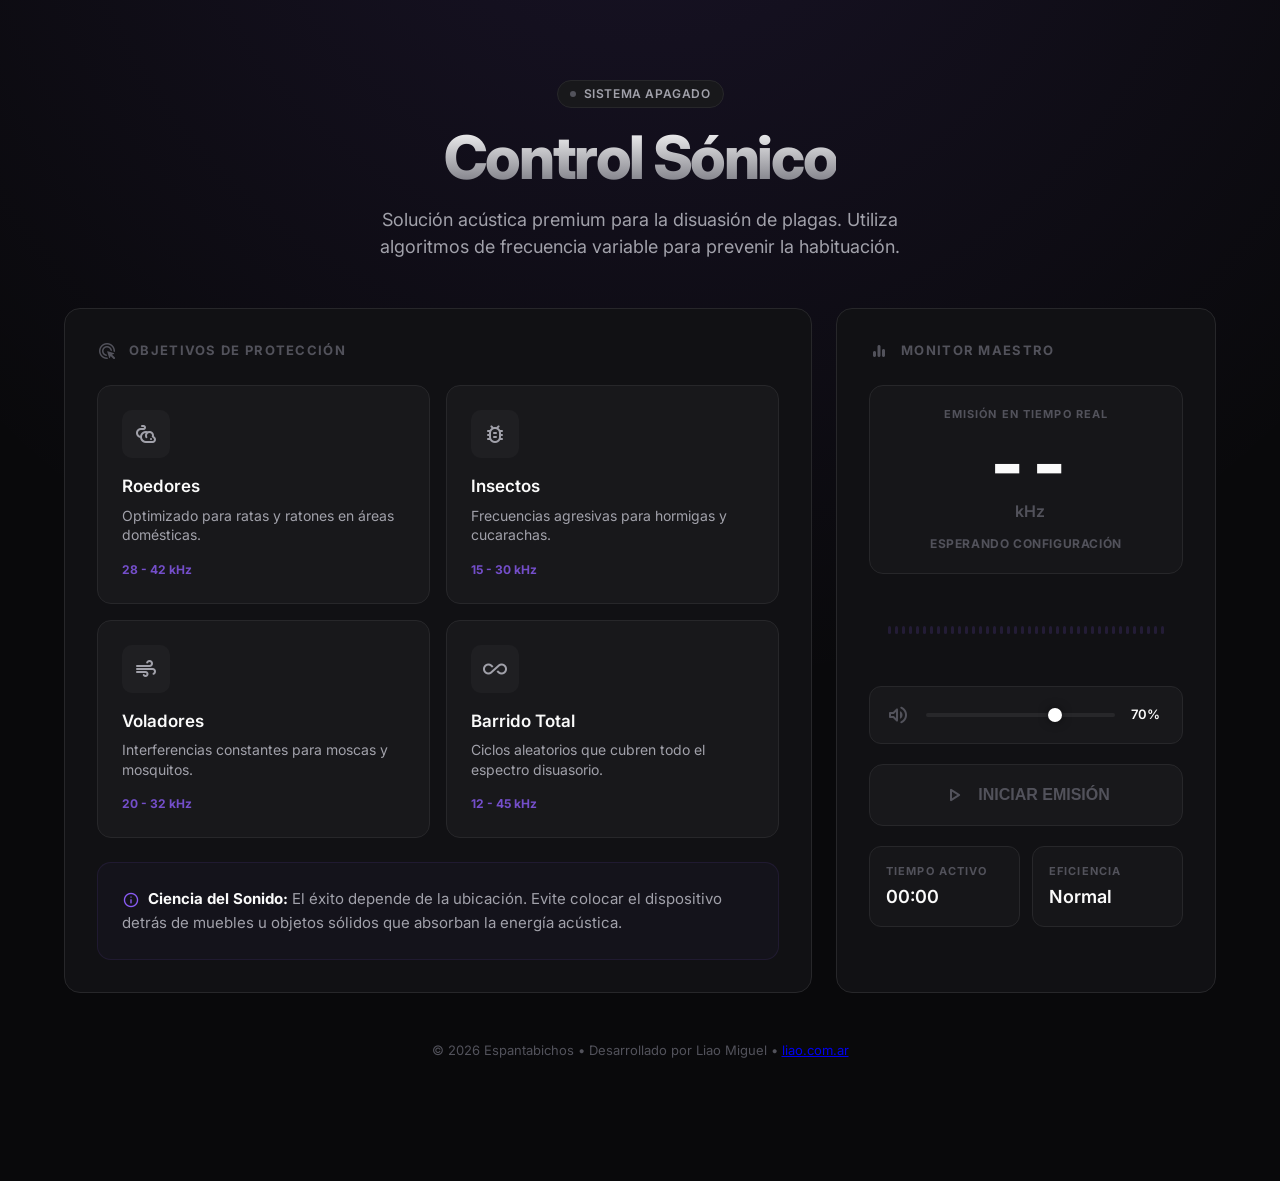
==== index.html @ eab75d14 "style: update footer branding and author information in index.html" ====
<!DOCTYPE html>
<html lang="es">
<head>
    <meta charset="UTF-8">
    <meta name="viewport" content="width=device-width, initial-scale=1.0">
    <title>Espantabichos — Control Sónico de Plagas</title>
    
    <!-- Fuentes y Iconos -->
    <link rel="stylesheet" href="https://fonts.googleapis.com/css2?family=Material+Symbols+Rounded:opsz,wght,FILL,GRAD@24,400,0,0" />
    <link rel="preconnect" href="https://fonts.googleapis.com">
    <link rel="preconnect" href="https://fonts.gstatic.com" crossorigin>
    <link href="https://fonts.googleapis.com/css2?family=Inter:wght@300;400;500;600;700;800&display=swap" rel="stylesheet">
    
    <!-- Estilos del Proyecto -->
    <link rel="stylesheet" href="css/style.css">
</head>
<body>

<div class="layout">
    <header class="hero">
        <div class="status-badge" id="statusBadge">
            <span class="status-dot"></span>
            <span id="statusText">SISTEMA APAGADO</span>
        </div>
        <h1>Control Sónico</h1>
        <p>Solución acústica premium para la disuasión de plagas. Utiliza algoritmos de frecuencia variable para prevenir la habituación.</p>
    </header>

    <main class="dashboard">
        <!-- Panel de Objetivos -->
        <section class="block">
            <div class="block-header">
                <span class="material-symbols-rounded">ads_click</span>
                Objetivos de Protección
            </div>
            
            <div class="modes-container">
                <div class="mode-card" onclick="selectMode(0, this)">
                    <div class="icon-wrap">
                        <span class="material-symbols-rounded">pest_control_rodent</span>
                    </div>
                    <div class="mode-text">
                        <h3>Roedores</h3>
                        <p>Optimizado para ratas y ratones en áreas domésticas.</p>
                    </div>
                    <div class="mode-freq">28 - 42 kHz</div>
                </div>

                <div class="mode-card" onclick="selectMode(1, this)">
                    <div class="icon-wrap">
                        <span class="material-symbols-rounded">bug_report</span>
                    </div>
                    <div class="mode-text">
                        <h3>Insectos</h3>
                        <p>Frecuencias agresivas para hormigas y cucarachas.</p>
                    </div>
                    <div class="mode-freq">15 - 30 kHz</div>
                </div>

                <div class="mode-card" onclick="selectMode(2, this)">
                    <div class="icon-wrap">
                        <span class="material-symbols-rounded">air</span>
                    </div>
                    <div class="mode-text">
                        <h3>Voladores</h3>
                        <p>Interferencias constantes para moscas y mosquitos.</p>
                    </div>
                    <div class="mode-freq">20 - 32 kHz</div>
                </div>

                <div class="mode-card" onclick="selectMode(3, this)">
                    <div class="icon-wrap">
                        <span class="material-symbols-rounded">all_inclusive</span>
                    </div>
                    <div class="mode-text">
                        <h3>Barrido Total</h3>
                        <p>Ciclos aleatorios que cubren todo el espectro disuasorio.</p>
                    </div>
                    <div class="mode-freq">12 - 45 kHz</div>
                </div>
            </div>

            <div class="info-card">
                <span class="material-symbols-rounded" style="font-size: 18px; vertical-align: middle; margin-right: 4px; color: var(--primary);">info</span>
                <strong>Ciencia del Sonido:</strong> El éxito depende de la ubicación. Evite colocar el dispositivo detrás de muebles u objetos sólidos que absorban la energía acústica.
            </div>
        </section>

        <!-- Monitor y Control -->
        <section class="block monitor">
            <div class="block-header">
                <span class="material-symbols-rounded">equalizer</span>
                Monitor Maestro
            </div>

            <div class="freq-display">
                <div class="stat-label">Emisión en tiempo real</div>
                <div class="freq-number" id="freqNum">--</div>
                <div class="freq-unit">kHz</div>
                <div id="algTag" style="margin-top: 12px; font-size: 0.75rem; color: var(--text-dim); font-weight: 700; letter-spacing: 0.05em;">ESPERANDO CONFIGURACIÓN</div>
            </div>

            <div class="visualizer" id="vizContainer">
                <!-- Barras generadas por JS -->
            </div>

            <div class="controls-group">
                <div class="volume-bar">
                    <span class="material-symbols-rounded" style="color: var(--text-dim)">volume_up</span>
                    <input type="range" min="0" max="100" value="70" id="volRange">
                    <span id="volVal" style="font-size: 0.813rem; width: 35px; font-weight: 600;">70%</span>
                </div>

                <button class="btn-action" id="mainButton" disabled>
                    <span class="material-symbols-rounded">play_arrow</span>
                    INICIAR EMISIÓN
                </button>

                <div class="stats-grid">
                    <div class="stat-card">
                        <div class="stat-label">Tiempo Activo</div>
                        <div class="stat-value" id="timeVal">00:00</div>
                    </div>
                    <div class="stat-card">
                        <div class="stat-label">Eficiencia</div>
                        <div class="stat-value" id="effVal">Normal</div>
                    </div>
                </div>
            </div>
        </section>
    </main>

    <footer>
        &copy; 2026 Espantabichos &bull; Desarrollado por Liao Miguel &bull; <a href="https://liao.com.ar">liao.com.ar</a>
    </footer>
</div>

<!-- Lógica del Proyecto -->
<script src="js/script.js"></script>

</body>
</html>
---- css/style.css ----
:root {
    --bg-base: #09090b;
    --bg-card: #111114;
    --bg-muted: #18181b;
    --border: #27272a;
    --border-hover: #3f3f46;
    --primary: #8b5cf6;
    --primary-glow: rgba(139, 92, 246, 0.4);
    --text-main: #fafafa;
    --text-muted: #a1a1aa;
    --text-dim: #52525b;
    --success: #10b981;
    --error: #ef4444;
    --font: 'Inter', system-ui, -apple-system, sans-serif;
}

* { margin: 0; padding: 0; box-sizing: border-box; }

body {
    font-family: var(--font);
    background-color: var(--bg-base);
    color: var(--text-main);
    min-height: 100vh;
    line-height: 1.5;
    -webkit-font-smoothing: antialiased;
    background-image: 
        radial-gradient(circle at 50% -20%, rgba(139, 92, 246, 0.12) 0%, transparent 60%),
        linear-gradient(var(--border) 0.5px, transparent 0.5px),
        linear-gradient(90deg, var(--border) 0.5px, transparent 0.5px);
    background-size: 100% 100%, 48px 48px, 48px 48px;
}

.layout {
    max-width: 1200px;
    margin: 0 auto;
    padding: 80px 24px;
    display: flex;
    flex-direction: column;
    gap: 48px;
}

/* ElevenLabs Typography & Headers */
.hero {
    max-width: 700px;
    margin: 0 auto;
    text-align: center;
    display: flex;
    flex-direction: column;
    align-items: center;
    gap: 16px;
}

.status-badge {
    display: inline-flex;
    align-items: center;
    gap: 8px;
    background: #18181b;
    border: 1px solid var(--border);
    padding: 4px 12px;
    border-radius: 99px;
    font-size: 0.75rem;
    font-weight: 600;
    letter-spacing: 0.05em;
    color: var(--text-muted);
    transition: all 0.3s ease;
}

.status-badge.active {
    border-color: var(--success);
    color: var(--success);
    background: rgba(16, 185, 129, 0.05);
}

.status-dot {
    width: 6px;
    height: 6px;
    border-radius: 50%;
    background: var(--text-dim);
}

.active .status-dot {
    background: var(--success);
    box-shadow: 0 0 10px var(--success);
    animation: pulse 2s infinite;
}

@keyframes pulse { 0% { opacity: 1; } 50% { opacity: 0.4; } 100% { opacity: 1; } }

.hero h1 {
    font-size: clamp(2.5rem, 6vw, 3.75rem);
    font-weight: 800;
    letter-spacing: -0.04em;
    line-height: 1.1;
    background: linear-gradient(to bottom, #fff, #71717a);
    -webkit-background-clip: text;
    -webkit-text-fill-color: transparent;
}

.hero p {
    color: var(--text-muted);
    font-size: 1.125rem;
    max-width: 540px;
}

/* Dashboard Grid */
.dashboard {
    display: grid;
    grid-template-columns: 1fr 380px;
    gap: 24px;
}

@media (max-width: 1024px) {
    .dashboard { grid-template-columns: 1fr; }
}

/* Blocks (ElevenLabs Style) */
.block {
    background: var(--bg-card);
    border: 1px solid var(--border);
    border-radius: 16px;
    padding: 32px;
    display: flex;
    flex-direction: column;
    gap: 24px;
}

.block-header {
    display: flex;
    align-items: center;
    gap: 12px;
    font-size: 0.813rem;
    text-transform: uppercase;
    font-weight: 700;
    letter-spacing: 0.1em;
    color: var(--text-dim);
}

.block-header .material-symbols-rounded { font-size: 20px; }

/* Mode Grid */
.modes-container {
    display: grid;
    grid-template-columns: repeat(auto-fill, minmax(240px, 1fr));
    gap: 16px;
}

.mode-card {
    background: var(--bg-muted);
    border: 1px solid var(--border);
    padding: 24px;
    border-radius: 14px;
    cursor: pointer;
    transition: all 0.2s cubic-bezier(0.16, 1, 0.3, 1);
    display: flex;
    flex-direction: column;
    gap: 16px;
    position: relative;
}

.mode-card:hover {
    border-color: var(--border-hover);
    transform: translateY(-2px);
    background: #202024;
}

.mode-card.active {
    border-color: var(--primary);
    background: rgba(139, 92, 246, 0.04);
    box-shadow: 0 0 20px rgba(139, 92, 246, 0.05);
}

.mode-card .icon-wrap {
    width: 48px;
    height: 48px;
    background: rgba(255, 255, 255, 0.03);
    border-radius: 10px;
    display: flex;
    align-items: center;
    justify-content: center;
    color: var(--text-muted);
    transition: all 0.3s;
}

.mode-card.active .icon-wrap {
    color: var(--primary);
    background: rgba(139, 92, 246, 0.1);
}

.mode-text h3 {
    font-size: 1.063rem;
    font-weight: 600;
    margin-bottom: 6px;
}

.mode-text p {
    font-size: 0.875rem;
    color: var(--text-muted);
    line-height: 1.4;
}

.mode-freq {
    font-size: 0.75rem;
    font-weight: 700;
    color: var(--primary);
    opacity: 0.8;
    margin-top: auto;
}

/* Monitor Panel */
.monitor {
    display: flex;
    flex-direction: column;
    gap: 24px;
}

.freq-display {
    text-align: center;
    padding: 20px;
    background: rgba(255, 255, 255, 0.02);
    border-radius: 14px;
    border: 1px solid var(--border);
}

.freq-number {
    font-size: 4.5rem;
    font-weight: 800;
    letter-spacing: -0.05em;
    color: var(--text-main);
    line-height: 1;
    font-variant-numeric: tabular-nums;
}

.freq-unit {
    font-size: 1rem;
    font-weight: 600;
    color: var(--text-dim);
    margin-left: 8px;
}

/* Wave Visualizer */
.visualizer {
    height: 64px;
    display: flex;
    align-items: center;
    justify-content: center;
    gap: 4px;
}

.viz-bar {
    width: 3px;
    height: 8px;
    background: var(--primary);
    border-radius: 4px;
    opacity: 0.15;
    transition: height 0.1s ease, opacity 0.1s ease;
}

/* Controls */
.controls-group {
    display: flex;
    flex-direction: column;
    gap: 20px;
}

.volume-bar {
    background: var(--bg-muted);
    padding: 16px;
    border-radius: 12px;
    border: 1px solid var(--border);
    display: flex;
    align-items: center;
    gap: 16px;
}

input[type=range] {
    flex: 1;
    height: 4px;
    appearance: none;
    background: var(--border);
    border-radius: 4px;
    cursor: pointer;
}

input[type=range]::-webkit-slider-thumb {
    appearance: none;
    width: 14px; height: 14px;
    background: #fff;
    border-radius: 50%;
    box-shadow: 0 0 10px rgba(0,0,0,0.5);
}

.btn-action {
    width: 100%;
    padding: 18px;
    border-radius: 14px;
    border: none;
    background: var(--primary);
    color: #fff;
    font-size: 1rem;
    font-weight: 700;
    cursor: pointer;
    display: flex;
    align-items: center;
    justify-content: center;
    gap: 12px;
    transition: all 0.2s;
}

.btn-action:hover {
    background: #9d6fff;
    box-shadow: 0 0 40px var(--primary-glow);
}

.btn-action:disabled {
    background: var(--bg-muted);
    color: var(--text-dim);
    cursor: not-allowed;
    border: 1px solid var(--border);
}

.btn-action.active {
    background: #fff;
    color: #000;
}

/* Metadata Stats */
.stats-grid {
    display: grid;
    grid-template-columns: 1fr 1fr;
    gap: 12px;
}

.stat-card {
    background: rgba(255, 255, 255, 0.02);
    border: 1px solid var(--border);
    padding: 16px;
    border-radius: 12px;
}

.stat-label { font-size: 0.688rem; color: var(--text-dim); text-transform: uppercase; letter-spacing: 0.1em; margin-bottom: 4px; font-weight: 700; }
.stat-value { font-size: 1.125rem; font-weight: 600; color: var(--text-main); }

/* Information Block */
.info-card {
    background: rgba(139, 92, 246, 0.03);
    border: 1px solid rgba(139, 92, 246, 0.1);
    padding: 24px;
    border-radius: 14px;
    font-size: 0.938rem;
    color: var(--text-muted);
    line-height: 1.6;
}

.info-card strong { color: var(--text-main); }

footer {
    margin-top: auto;
    text-align: center;
    color: var(--text-dim);
    font-size: 0.813rem;
    padding-bottom: 40px;
}
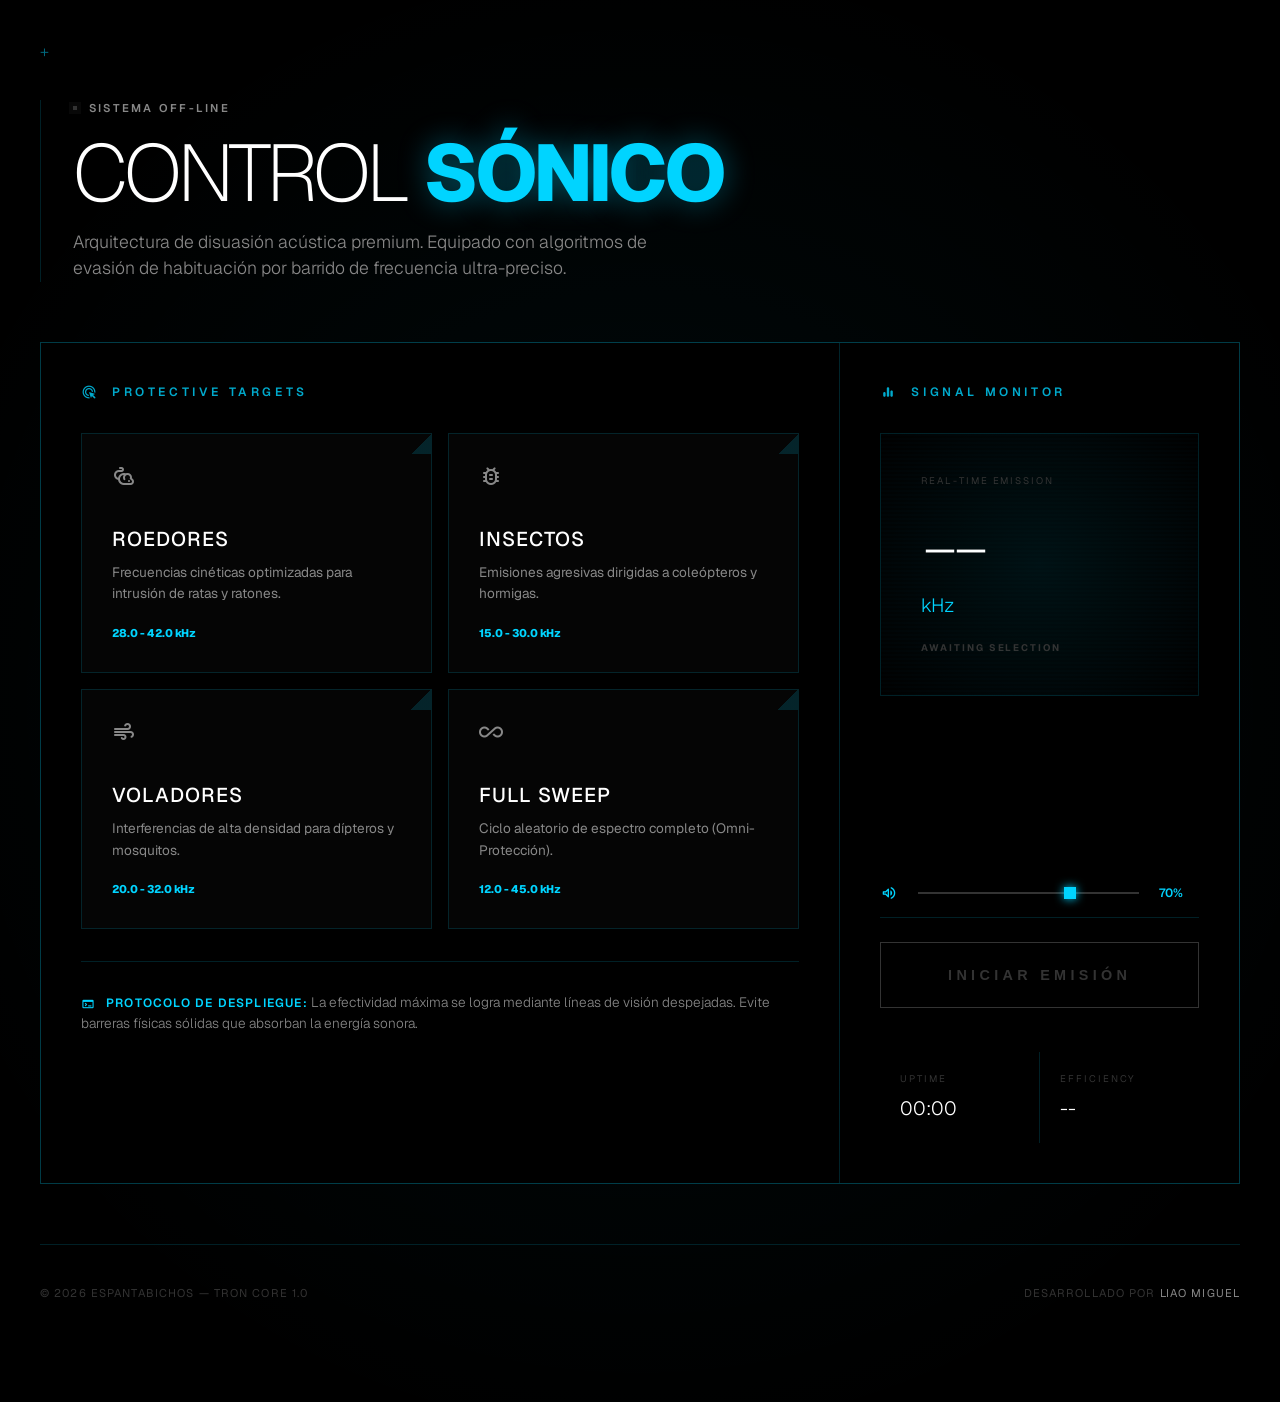
==== commit ec10042c: "Diseño: Rediseño completo inspirado en thegridcn.com (Estilo Tron/Bento Grid)" ====
--- a/index.html
+++ b/index.html
@@ -5,11 +5,8 @@
     <meta name="viewport" content="width=device-width, initial-scale=1.0">
     <title>Espantabichos — Control Sónico de Plagas</title>
     
-    <!-- Fuentes y Iconos -->
+    <!-- Iconos -->
     <link rel="stylesheet" href="https://fonts.googleapis.com/css2?family=Material+Symbols+Rounded:opsz,wght,FILL,GRAD@24,400,0,0" />
-    <link rel="preconnect" href="https://fonts.googleapis.com">
-    <link rel="preconnect" href="https://fonts.gstatic.com" crossorigin>
-    <link href="https://fonts.googleapis.com/css2?family=Inter:wght@300;400;500;600;700;800&display=swap" rel="stylesheet">
     
     <!-- Estilos del Proyecto -->
     <link rel="stylesheet" href="css/style.css">
@@ -20,18 +17,18 @@
     <header class="hero">
         <div class="status-badge" id="statusBadge">
             <span class="status-dot"></span>
-            <span id="statusText">SISTEMA APAGADO</span>
+            <span id="statusText">SISTEMA OFF-LINE</span>
         </div>
-        <h1>Control Sónico</h1>
-        <p>Solución acústica premium para la disuasión de plagas. Utiliza algoritmos de frecuencia variable para prevenir la habituación.</p>
+        <h1>Control <span>Sónico</span></h1>
+        <p>Arquitectura de disuasión acústica premium. Equipado con algoritmos de evasión de habituación por barrido de frecuencia ultra-preciso.</p>
     </header>
 
     <main class="dashboard">
         <!-- Panel de Objetivos -->
-        <section class="block">
+        <section class="block main-panel">
             <div class="block-header">
-                <span class="material-symbols-rounded">ads_click</span>
-                Objetivos de Protección
+                <span class="material-symbols-rounded" style="font-size: 16px;">ads_click</span>
+                Protective Targets
             </div>
             
             <div class="modes-container">
@@ -41,9 +38,9 @@
                     </div>
                     <div class="mode-text">
                         <h3>Roedores</h3>
-                        <p>Optimizado para ratas y ratones en áreas domésticas.</p>
+                        <p>Frecuencias cinéticas optimizadas para intrusión de ratas y ratones.</p>
                     </div>
-                    <div class="mode-freq">28 - 42 kHz</div>
+                    <div class="mode-freq">28.0 - 42.0 kHz</div>
                 </div>
 
                 <div class="mode-card" onclick="selectMode(1, this)">
@@ -52,9 +49,9 @@
                     </div>
                     <div class="mode-text">
                         <h3>Insectos</h3>
-                        <p>Frecuencias agresivas para hormigas y cucarachas.</p>
+                        <p>Emisiones agresivas dirigidas a coleópteros y hormigas.</p>
                     </div>
-                    <div class="mode-freq">15 - 30 kHz</div>
+                    <div class="mode-freq">15.0 - 30.0 kHz</div>
                 </div>
 
                 <div class="mode-card" onclick="selectMode(2, this)">
@@ -63,9 +60,9 @@
                     </div>
                     <div class="mode-text">
                         <h3>Voladores</h3>
-                        <p>Interferencias constantes para moscas y mosquitos.</p>
+                        <p>Interferencias de alta densidad para dípteros y mosquitos.</p>
                     </div>
-                    <div class="mode-freq">20 - 32 kHz</div>
+                    <div class="mode-freq">20.0 - 32.0 kHz</div>
                 </div>
 
                 <div class="mode-card" onclick="selectMode(3, this)">
@@ -73,31 +70,31 @@
                         <span class="material-symbols-rounded">all_inclusive</span>
                     </div>
                     <div class="mode-text">
-                        <h3>Barrido Total</h3>
-                        <p>Ciclos aleatorios que cubren todo el espectro disuasorio.</p>
+                        <h3>Full Sweep</h3>
+                        <p>Ciclo aleatorio de espectro completo (Omni-Protección).</p>
                     </div>
-                    <div class="mode-freq">12 - 45 kHz</div>
+                    <div class="mode-freq">12.0 - 45.0 kHz</div>
                 </div>
             </div>
 
             <div class="info-card">
-                <span class="material-symbols-rounded" style="font-size: 18px; vertical-align: middle; margin-right: 4px; color: var(--primary);">info</span>
-                <strong>Ciencia del Sonido:</strong> El éxito depende de la ubicación. Evite colocar el dispositivo detrás de muebles u objetos sólidos que absorban la energía acústica.
+                <span class="material-symbols-rounded" style="font-size: 14px; vertical-align: middle; margin-right: 8px; color: var(--primary);">terminal</span>
+                <strong>Protocolo de Despliegue:</strong> La efectividad máxima se logra mediante líneas de visión despejadas. Evite barreras físicas sólidas que absorban la energía sonora.
             </div>
         </section>
 
         <!-- Monitor y Control -->
-        <section class="block monitor">
+        <section class="block side-panel monitor">
             <div class="block-header">
-                <span class="material-symbols-rounded">equalizer</span>
-                Monitor Maestro
+                <span class="material-symbols-rounded" style="font-size: 16px;">equalizer</span>
+                Signal Monitor
             </div>
 
             <div class="freq-display">
-                <div class="stat-label">Emisión en tiempo real</div>
+                <div class="stat-label">Real-Time Emission</div>
                 <div class="freq-number" id="freqNum">--</div>
                 <div class="freq-unit">kHz</div>
-                <div id="algTag" style="margin-top: 12px; font-size: 0.75rem; color: var(--text-dim); font-weight: 700; letter-spacing: 0.05em;">ESPERANDO CONFIGURACIÓN</div>
+                <div id="algTag" style="margin-top: 20px; font-size: 0.6rem; color: var(--text-dim); font-weight: 700; letter-spacing: 0.2em; text-transform: uppercase;">AWAITING SELECTION</div>
             </div>
 
             <div class="visualizer" id="vizContainer">
@@ -106,24 +103,23 @@
 
             <div class="controls-group">
                 <div class="volume-bar">
-                    <span class="material-symbols-rounded" style="color: var(--text-dim)">volume_up</span>
+                    <span class="material-symbols-rounded" style="color: var(--primary); font-size: 18px;">volume_up</span>
                     <input type="range" min="0" max="100" value="70" id="volRange">
-                    <span id="volVal" style="font-size: 0.813rem; width: 35px; font-weight: 600;">70%</span>
+                    <span id="volVal" style="font-size: 0.75rem; width: 40px; font-weight: 600; color: var(--primary);">70%</span>
                 </div>
 
                 <button class="btn-action" id="mainButton" disabled>
-                    <span class="material-symbols-rounded">play_arrow</span>
                     INICIAR EMISIÓN
                 </button>
 
                 <div class="stats-grid">
                     <div class="stat-card">
-                        <div class="stat-label">Tiempo Activo</div>
+                        <div class="stat-label">Uptime</div>
                         <div class="stat-value" id="timeVal">00:00</div>
                     </div>
                     <div class="stat-card">
-                        <div class="stat-label">Eficiencia</div>
-                        <div class="stat-value" id="effVal">Normal</div>
+                        <div class="stat-label">Efficiency</div>
+                        <div class="stat-value" id="effVal">--</div>
                     </div>
                 </div>
             </div>
@@ -131,7 +127,8 @@
     </main>
 
     <footer>
-        &copy; 2026 Espantabichos &bull; Desarrollado por Liao Miguel &bull; <a href="https://liao.com.ar">liao.com.ar</a>
+        <div>&copy; 2026 Espantabichos — TRON CORE 1.0</div>
+        <div>Desarrollado por <a href="https://liao.com.ar">Liao Miguel</a></div>
     </footer>
 </div>
 
--- a/css/style.css
+++ b/css/style.css
@@ -1,17 +1,20 @@
+@import url('https://fonts.googleapis.com/css2?family=Geist:wght@100;300;400;600;800&display=swap');
+
 :root {
-    --bg-base: #09090b;
-    --bg-card: #111114;
-    --bg-muted: #18181b;
-    --border: #27272a;
-    --border-hover: #3f3f46;
-    --primary: #8b5cf6;
-    --primary-glow: rgba(139, 92, 246, 0.4);
-    --text-main: #fafafa;
-    --text-muted: #a1a1aa;
-    --text-dim: #52525b;
-    --success: #10b981;
-    --error: #ef4444;
-    --font: 'Inter', system-ui, -apple-system, sans-serif;
+    --bg-base: #000000;
+    --bg-card: #050505;
+    --border: rgba(0, 212, 255, 0.15);
+    --border-active: rgba(0, 212, 255, 0.6);
+    --primary: #00d4ff;
+    --primary-muted: rgba(0, 212, 255, 0.1);
+    --primary-glow: rgba(0, 212, 255, 0.4);
+    --text-main: #ffffff;
+    --text-muted: #888888;
+    --text-dim: #333333;
+    --success: #00ffaa;
+    --error: #ff3333;
+    --font: 'Geist', 'Inter', system-ui, sans-serif;
+    --grid-size: 40px;
 }
 
 * { margin: 0; padding: 0; box-sizing: border-box; }
@@ -22,341 +25,392 @@
     color: var(--text-main);
     min-height: 100vh;
     line-height: 1.5;
+    overflow-x: hidden;
     -webkit-font-smoothing: antialiased;
+    
+    /* Grid Pattern */
     background-image: 
-        radial-gradient(circle at 50% -20%, rgba(139, 92, 246, 0.12) 0%, transparent 60%),
-        linear-gradient(var(--border) 0.5px, transparent 0.5px),
-        linear-gradient(90deg, var(--border) 0.5px, transparent 0.5px);
-    background-size: 100% 100%, 48px 48px, 48px 48px;
+        radial-gradient(circle at 50% 50%, rgba(0, 212, 255, 0.05) 0%, transparent 80%),
+        linear-gradient(var(--text-dim) 0.5px, transparent 0.5px),
+        linear-gradient(90deg, var(--text-dim) 0.5px, transparent 0.5px);
+    background-size: 100% 100%, var(--grid-size) var(--grid-size), var(--grid-size) var(--grid-size);
+}
+
+/* Background Ornament: Dots */
+body::before {
+    content: '';
+    position: fixed;
+    inset: 0;
+    background-image: radial-gradient(var(--text-dim) 0.5px, transparent 0.5px);
+    background-size: 20px 20px;
+    opacity: 0.2;
+    z-index: -1;
 }
 
 .layout {
-    max-width: 1200px;
+    max-width: 1300px;
     margin: 0 auto;
-    padding: 80px 24px;
+    padding: 100px 40px;
     display: flex;
     flex-direction: column;
-    gap: 48px;
-}
-
-/* ElevenLabs Typography & Headers */
+    gap: 60px;
+    position: relative;
+}
+
+/* Frame Lines and + corners */
+.layout::after {
+    content: '+';
+    position: absolute;
+    top: 40px; left: 40px;
+    color: var(--primary);
+    font-weight: 300;
+    opacity: 0.5;
+}
+
+/* Hero Section */
 .hero {
-    max-width: 700px;
-    margin: 0 auto;
-    text-align: center;
+    text-align: left;
     display: flex;
     flex-direction: column;
-    align-items: center;
-    gap: 16px;
+    gap: 20px;
+    border-left: 1px solid var(--border);
+    padding-left: 32px;
 }
 
 .status-badge {
     display: inline-flex;
     align-items: center;
-    gap: 8px;
-    background: #18181b;
-    border: 1px solid var(--border);
-    padding: 4px 12px;
-    border-radius: 99px;
-    font-size: 0.75rem;
+    gap: 12px;
+    font-size: 0.7rem;
     font-weight: 600;
-    letter-spacing: 0.05em;
-    color: var(--text-muted);
-    transition: all 0.3s ease;
-}
-
-.status-badge.active {
-    border-color: var(--success);
-    color: var(--success);
-    background: rgba(16, 185, 129, 0.05);
+    letter-spacing: 0.2em;
+    color: var(--text-muted);
+    text-transform: uppercase;
 }
 
 .status-dot {
-    width: 6px;
-    height: 6px;
-    border-radius: 50%;
+    width: 4px;
+    height: 4px;
     background: var(--text-dim);
+    box-shadow: 0 0 0 4px rgba(255, 255, 255, 0.03);
 }
 
 .active .status-dot {
-    background: var(--success);
-    box-shadow: 0 0 10px var(--success);
-    animation: pulse 2s infinite;
-}
-
-@keyframes pulse { 0% { opacity: 1; } 50% { opacity: 0.4; } 100% { opacity: 1; } }
+    background: var(--primary);
+    box-shadow: 0 0 15px var(--primary);
+    animation: beacon 1.5s infinite;
+}
+
+@keyframes beacon { 
+    0% { transform: scale(1); opacity: 1; }
+    50% { transform: scale(1.5); opacity: 0.5; }
+    100% { transform: scale(1); opacity: 1; }
+}
 
 .hero h1 {
-    font-size: clamp(2.5rem, 6vw, 3.75rem);
+    font-size: clamp(3rem, 8vw, 5rem);
+    font-weight: 200;
+    letter-spacing: -0.05em;
+    line-height: 0.9;
+    text-transform: uppercase;
+}
+
+.hero h1 span {
     font-weight: 800;
-    letter-spacing: -0.04em;
-    line-height: 1.1;
-    background: linear-gradient(to bottom, #fff, #71717a);
-    -webkit-background-clip: text;
-    -webkit-text-fill-color: transparent;
+    color: var(--primary);
+    text-shadow: 0 0 30px var(--primary-glow);
 }
 
 .hero p {
     color: var(--text-muted);
-    font-size: 1.125rem;
-    max-width: 540px;
-}
-
-/* Dashboard Grid */
+    font-size: 1.1rem;
+    max-width: 600px;
+    font-weight: 300;
+}
+
+/* Bento Dashboard */
 .dashboard {
     display: grid;
-    grid-template-columns: 1fr 380px;
-    gap: 24px;
+    grid-template-columns: repeat(12, 1fr);
+    gap: 1px;
+    background: var(--border);
+    border: 1px solid var(--border);
 }
 
 @media (max-width: 1024px) {
-    .dashboard { grid-template-columns: 1fr; }
-}
-
-/* Blocks (ElevenLabs Style) */
+    .dashboard { display: flex; flex-direction: column; gap: 1px; }
+}
+
+/* Blocks */
 .block {
-    background: var(--bg-card);
+    background: var(--bg-base);
+    padding: 40px;
+    display: flex;
+    flex-direction: column;
+    gap: 32px;
+}
+
+.block.main-panel { grid-column: span 8; }
+.block.side-panel { grid-column: span 4; }
+
+.block-header {
+    display: flex;
+    align-items: center;
+    gap: 15px;
+    font-size: 0.75rem;
+    text-transform: uppercase;
+    font-weight: 600;
+    letter-spacing: 0.3em;
+    color: var(--primary);
+    opacity: 0.8;
+}
+
+/* Mode Grid - Bento style within blocks */
+.modes-container {
+    display: grid;
+    grid-template-columns: 1fr 1fr;
+    gap: 16px;
+}
+
+.mode-card {
+    background: rgba(255, 255, 255, 0.02);
     border: 1px solid var(--border);
-    border-radius: 16px;
-    padding: 32px;
+    padding: 30px;
+    cursor: pointer;
+    transition: all 0.4s cubic-bezier(0.23, 1, 0.32, 1);
+    position: relative;
+    overflow: hidden;
+}
+
+.mode-card::before {
+    content: '';
+    position: absolute;
+    top: 0; right: 0;
+    width: 20px; height: 20px;
+    background: linear-gradient(135deg, transparent 50%, var(--border) 50%);
+}
+
+.mode-card:hover {
+    background: rgba(0, 212, 255, 0.03);
+    border-color: var(--primary);
+    transform: translateY(-4px);
+}
+
+.mode-card.active {
+    background: var(--primary-muted);
+    border-color: var(--primary);
+    box-shadow: inset 0 0 20px var(--primary-muted);
+}
+
+.mode-card .icon-wrap {
+    width: 40px;
+    height: 40px;
+    color: var(--text-muted);
+    margin-bottom: 20px;
+}
+
+.mode-card.active .icon-wrap {
+    color: var(--primary);
+    filter: drop-shadow(0 0 8px var(--primary));
+}
+
+.mode-text h3 {
+    font-size: 1.25rem;
+    font-weight: 500;
+    margin-bottom: 8px;
+    text-transform: uppercase;
+    letter-spacing: 0.05em;
+}
+
+.mode-text p {
+    font-size: 0.85rem;
+    color: var(--text-muted);
+    line-height: 1.6;
+}
+
+.mode-freq {
+    font-size: 0.7rem;
+    font-weight: 800;
+    color: var(--primary);
+    margin-top: 20px;
+}
+
+/* Monitor Display */
+.monitor {
+    background: var(--bg-base);
+}
+
+.freq-display {
+    position: relative;
+    padding: 40px;
+    background: radial-gradient(circle at center, rgba(0, 212, 255, 0.08), transparent);
+    border: 1px solid var(--border);
+    margin-bottom: 24px;
+}
+
+.freq-number {
+    font-size: 6rem;
+    font-weight: 100;
+    letter-spacing: -0.08em;
+    color: var(--text-main);
+    line-height: 1;
+}
+
+.freq-unit {
+    font-size: 1.2rem;
+    font-weight: 300;
+    color: var(--primary);
+    vertical-align: super;
+}
+
+/* Scanlines Animation */
+.freq-display::after {
+    content: '';
+    position: absolute;
+    inset: 0;
+    background: linear-gradient(rgba(0, 212, 255, 0.1) 50%, transparent 50%);
+    background-size: 100% 4px;
+    pointer-events: none;
+    opacity: 0.1;
+}
+
+/* Visualizer */
+.visualizer {
+    height: 100px;
+    display: flex;
+    align-items: flex-end;
+    gap: 3px;
+    padding: 0 10px;
+}
+
+.viz-bar {
+    flex: 1;
+    background: var(--primary);
+    opacity: 0.2;
+    transition: height 0.1s ease;
+}
+
+/* Controls */
+.controls-group {
     display: flex;
     flex-direction: column;
     gap: 24px;
 }
 
-.block-header {
+.volume-bar {
+    border-bottom: 1px solid var(--border);
+    padding-bottom: 15px;
     display: flex;
     align-items: center;
-    gap: 12px;
-    font-size: 0.813rem;
-    text-transform: uppercase;
-    font-weight: 700;
-    letter-spacing: 0.1em;
-    color: var(--text-dim);
-}
-
-.block-header .material-symbols-rounded { font-size: 20px; }
-
-/* Mode Grid */
-.modes-container {
-    display: grid;
-    grid-template-columns: repeat(auto-fill, minmax(240px, 1fr));
-    gap: 16px;
-}
-
-.mode-card {
-    background: var(--bg-muted);
-    border: 1px solid var(--border);
-    padding: 24px;
-    border-radius: 14px;
-    cursor: pointer;
-    transition: all 0.2s cubic-bezier(0.16, 1, 0.3, 1);
-    display: flex;
-    flex-direction: column;
-    gap: 16px;
-    position: relative;
-}
-
-.mode-card:hover {
-    border-color: var(--border-hover);
-    transform: translateY(-2px);
-    background: #202024;
-}
-
-.mode-card.active {
-    border-color: var(--primary);
-    background: rgba(139, 92, 246, 0.04);
-    box-shadow: 0 0 20px rgba(139, 92, 246, 0.05);
-}
-
-.mode-card .icon-wrap {
-    width: 48px;
-    height: 48px;
-    background: rgba(255, 255, 255, 0.03);
-    border-radius: 10px;
-    display: flex;
-    align-items: center;
-    justify-content: center;
-    color: var(--text-muted);
-    transition: all 0.3s;
-}
-
-.mode-card.active .icon-wrap {
-    color: var(--primary);
-    background: rgba(139, 92, 246, 0.1);
-}
-
-.mode-text h3 {
-    font-size: 1.063rem;
-    font-weight: 600;
-    margin-bottom: 6px;
-}
-
-.mode-text p {
-    font-size: 0.875rem;
-    color: var(--text-muted);
-    line-height: 1.4;
-}
-
-.mode-freq {
-    font-size: 0.75rem;
-    font-weight: 700;
-    color: var(--primary);
-    opacity: 0.8;
-    margin-top: auto;
-}
-
-/* Monitor Panel */
-.monitor {
-    display: flex;
-    flex-direction: column;
-    gap: 24px;
-}
-
-.freq-display {
-    text-align: center;
-    padding: 20px;
-    background: rgba(255, 255, 255, 0.02);
-    border-radius: 14px;
-    border: 1px solid var(--border);
-}
-
-.freq-number {
-    font-size: 4.5rem;
-    font-weight: 800;
-    letter-spacing: -0.05em;
-    color: var(--text-main);
-    line-height: 1;
-    font-variant-numeric: tabular-nums;
-}
-
-.freq-unit {
-    font-size: 1rem;
-    font-weight: 600;
-    color: var(--text-dim);
-    margin-left: 8px;
-}
-
-/* Wave Visualizer */
-.visualizer {
-    height: 64px;
-    display: flex;
-    align-items: center;
-    justify-content: center;
-    gap: 4px;
-}
-
-.viz-bar {
-    width: 3px;
-    height: 8px;
-    background: var(--primary);
-    border-radius: 4px;
-    opacity: 0.15;
-    transition: height 0.1s ease, opacity 0.1s ease;
-}
-
-/* Controls */
-.controls-group {
-    display: flex;
-    flex-direction: column;
     gap: 20px;
-}
-
-.volume-bar {
-    background: var(--bg-muted);
-    padding: 16px;
-    border-radius: 12px;
-    border: 1px solid var(--border);
-    display: flex;
-    align-items: center;
-    gap: 16px;
 }
 
 input[type=range] {
     flex: 1;
-    height: 4px;
     appearance: none;
-    background: var(--border);
-    border-radius: 4px;
-    cursor: pointer;
+    background: var(--text-dim);
+    height: 2px;
 }
 
 input[type=range]::-webkit-slider-thumb {
     appearance: none;
-    width: 14px; height: 14px;
-    background: #fff;
-    border-radius: 50%;
-    box-shadow: 0 0 10px rgba(0,0,0,0.5);
+    width: 12px; height: 12px;
+    background: var(--primary);
+    border-radius: 0;
+    box-shadow: 0 0 10px var(--primary);
 }
 
 .btn-action {
     width: 100%;
-    padding: 18px;
-    border-radius: 14px;
-    border: none;
+    padding: 24px;
+    border: 1px solid var(--primary);
+    background: transparent;
+    color: var(--primary);
+    font-size: 0.9rem;
+    font-weight: 600;
+    letter-spacing: 0.3em;
+    text-transform: uppercase;
+    cursor: pointer;
+    transition: all 0.3s;
+}
+
+.btn-action:hover:not(:disabled) {
     background: var(--primary);
-    color: #fff;
-    font-size: 1rem;
-    font-weight: 700;
-    cursor: pointer;
-    display: flex;
-    align-items: center;
-    justify-content: center;
-    gap: 12px;
-    transition: all 0.2s;
-}
-
-.btn-action:hover {
-    background: #9d6fff;
-    box-shadow: 0 0 40px var(--primary-glow);
+    color: #000;
+    box-shadow: 0 0 50px var(--primary-glow);
 }
 
 .btn-action:disabled {
-    background: var(--bg-muted);
+    border-color: var(--text-dim);
     color: var(--text-dim);
     cursor: not-allowed;
-    border: 1px solid var(--border);
 }
 
 .btn-action.active {
-    background: #fff;
-    color: #000;
-}
-
-/* Metadata Stats */
+    background: var(--error);
+    border-color: var(--error);
+    color: #fff;
+    animation: glow-error 1.5s infinite alternate;
+}
+
+@keyframes glow-error {
+    from { box-shadow: 0 0 20px rgba(255, 51, 51, 0.2); }
+    to { box-shadow: 0 0 40px rgba(255, 51, 51, 0.6); }
+}
+
+/* Info Card */
+.info-card {
+    border-top: 1px solid var(--border);
+    padding-top: 30px;
+    font-size: 0.85rem;
+    color: var(--text-muted);
+    font-weight: 300;
+}
+
+.info-card strong {
+    color: var(--primary);
+    font-weight: 600;
+    text-transform: uppercase;
+    font-size: 0.75rem;
+    letter-spacing: 0.1em;
+}
+
+/* Stats */
 .stats-grid {
     display: grid;
     grid-template-columns: 1fr 1fr;
-    gap: 12px;
+    gap: 1px;
+    background: var(--border);
+    margin-top: 20px;
 }
 
 .stat-card {
-    background: rgba(255, 255, 255, 0.02);
-    border: 1px solid var(--border);
-    padding: 16px;
-    border-radius: 12px;
-}
-
-.stat-label { font-size: 0.688rem; color: var(--text-dim); text-transform: uppercase; letter-spacing: 0.1em; margin-bottom: 4px; font-weight: 700; }
-.stat-value { font-size: 1.125rem; font-weight: 600; color: var(--text-main); }
-
-/* Information Block */
-.info-card {
-    background: rgba(139, 92, 246, 0.03);
-    border: 1px solid rgba(139, 92, 246, 0.1);
-    padding: 24px;
-    border-radius: 14px;
-    font-size: 0.938rem;
-    color: var(--text-muted);
-    line-height: 1.6;
-}
-
-.info-card strong { color: var(--text-main); }
+    background: var(--bg-base);
+    padding: 20px;
+}
+
+.stat-label { font-size: 0.6rem; color: var(--text-dim); text-transform: uppercase; letter-spacing: 0.2em; margin-bottom: 8px; }
+.stat-value { font-size: 1.2rem; font-weight: 300; color: var(--text-main); }
 
 footer {
-    margin-top: auto;
-    text-align: center;
+    border-top: 1px solid var(--border);
+    padding-top: 40px;
+    display: flex;
+    justify-content: space-between;
+    align-items: center;
     color: var(--text-dim);
-    font-size: 0.813rem;
-    padding-bottom: 40px;
-}
+    font-size: 0.7rem;
+    text-transform: uppercase;
+    letter-spacing: 0.1em;
+}
+
+footer a {
+    color: var(--text-muted);
+    text-decoration: none;
+    border-bottom: 1px solid transparent;
+}
+
+footer a:hover {
+    color: var(--primary);
+    border-bottom-color: var(--primary);
+}
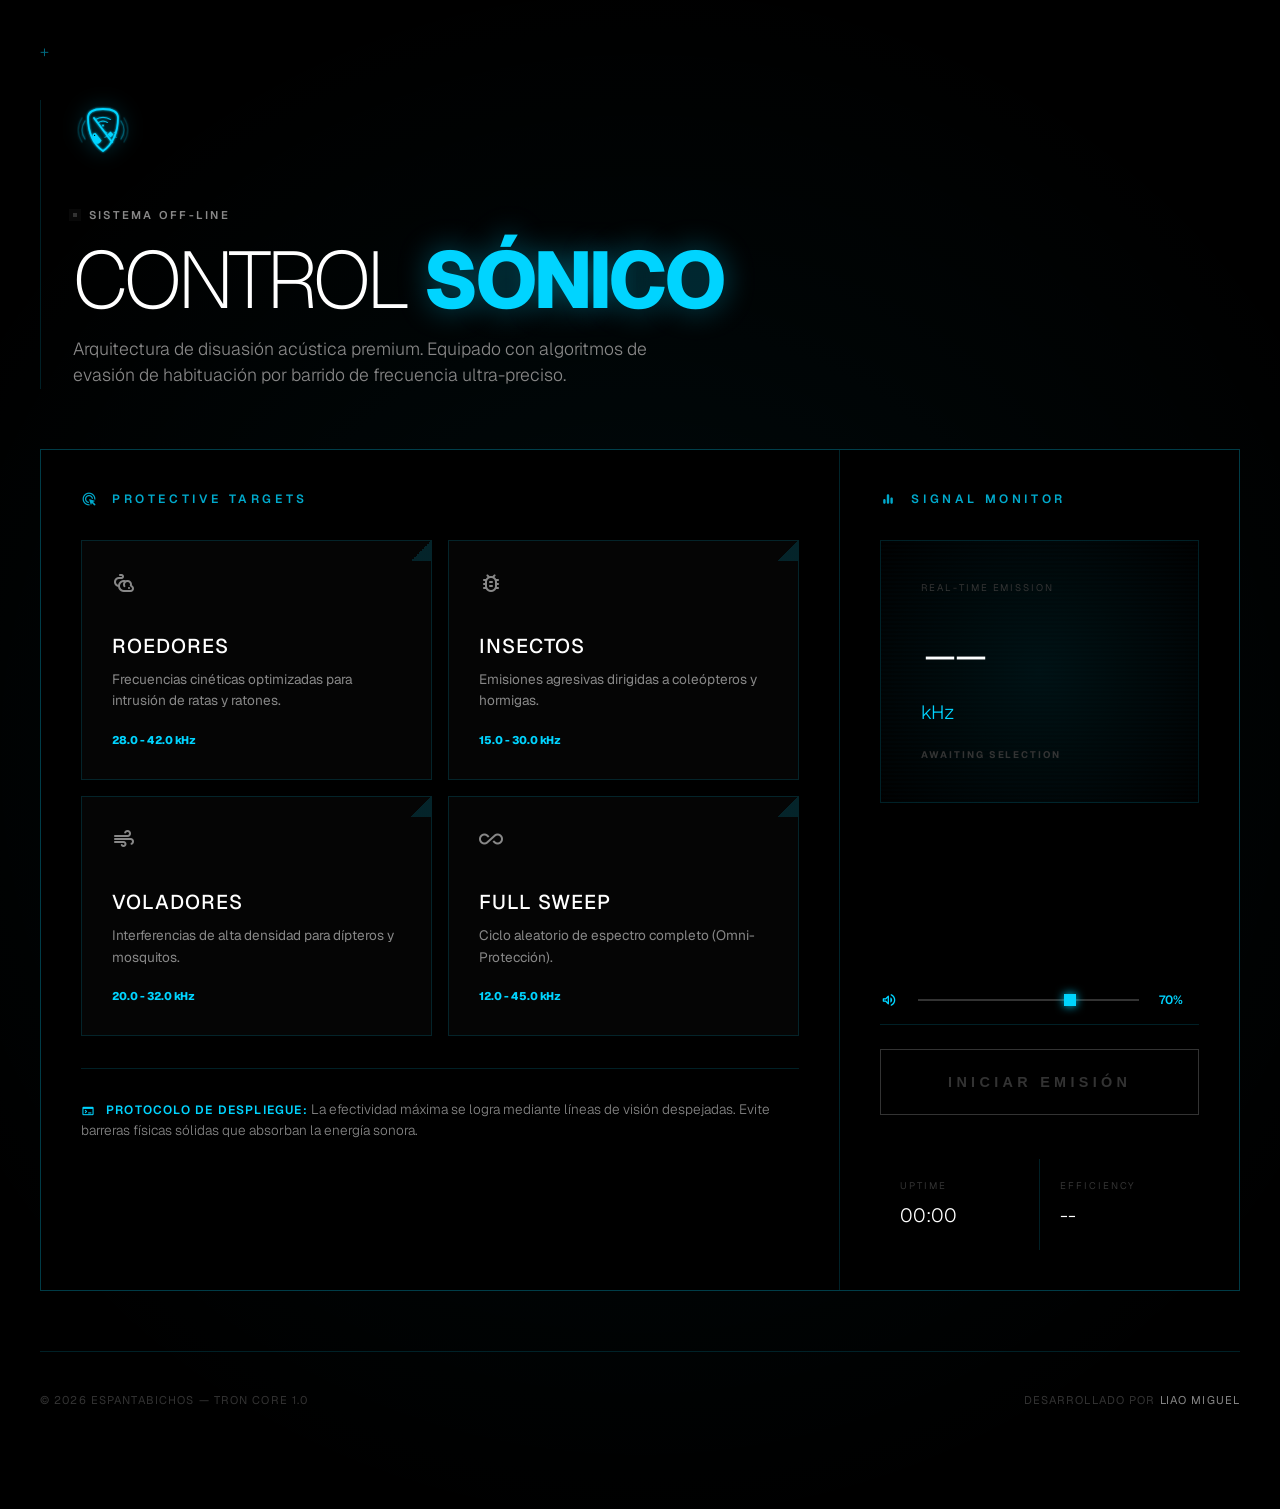
==== commit 398b620d: "Diseño: Implementar nuevo logo SVG neón y favicon personalizado" ====
--- a/index.html
+++ b/index.html
@@ -5,7 +5,8 @@
     <meta name="viewport" content="width=device-width, initial-scale=1.0">
     <title>Espantabichos — Control Sónico de Plagas</title>
     
-    <!-- Iconos -->
+    <!-- Iconos y Favicon -->
+    <link rel="icon" type="image/svg+xml" href="assets/logo.svg">
     <link rel="stylesheet" href="https://fonts.googleapis.com/css2?family=Material+Symbols+Rounded:opsz,wght,FILL,GRAD@24,400,0,0" />
     
     <!-- Estilos del Proyecto -->
@@ -15,6 +16,9 @@
 
 <div class="layout">
     <header class="hero">
+        <div class="logo-wrap">
+            <img src="assets/logo.svg" alt="Espantabichos Logo" class="main-logo">
+        </div>
         <div class="status-badge" id="statusBadge">
             <span class="status-dot"></span>
             <span id="statusText">SISTEMA OFF-LINE</span>
--- a/css/style.css
+++ b/css/style.css
@@ -57,6 +57,13 @@
     position: relative;
 }
 
+@media (max-width: 768px) {
+    .layout {
+        padding: 40px 20px;
+        gap: 40px;
+    }
+}
+
 /* Frame Lines and + corners */
 .layout::after {
     content: '+';
@@ -75,6 +82,23 @@
     gap: 20px;
     border-left: 1px solid var(--border);
     padding-left: 32px;
+}
+
+.logo-wrap {
+    margin-bottom: 20px;
+}
+
+.main-logo {
+    width: 60px;
+    height: 60px;
+    filter: drop-shadow(0 0 10px var(--primary-glow));
+}
+
+@media (max-width: 768px) {
+    .hero {
+        padding-left: 20px;
+        border-left-width: 2px;
+    }
 }
 
 .status-badge {
@@ -150,6 +174,13 @@
     gap: 32px;
 }
 
+@media (max-width: 768px) {
+    .block {
+        padding: 24px;
+        gap: 24px;
+    }
+}
+
 .block.main-panel { grid-column: span 8; }
 .block.side-panel { grid-column: span 4; }
 
@@ -170,6 +201,12 @@
     display: grid;
     grid-template-columns: 1fr 1fr;
     gap: 16px;
+}
+
+@media (max-width: 640px) {
+    .modes-container {
+        grid-template-columns: 1fr;
+    }
 }
 
 .mode-card {
@@ -249,7 +286,7 @@
 }
 
 .freq-number {
-    font-size: 6rem;
+    font-size: clamp(4rem, 15vw, 6rem);
     font-weight: 100;
     letter-spacing: -0.08em;
     color: var(--text-main);
@@ -398,12 +435,20 @@
     display: flex;
     justify-content: space-between;
     align-items: center;
+    gap: 20px;
     color: var(--text-dim);
     font-size: 0.7rem;
     text-transform: uppercase;
     letter-spacing: 0.1em;
 }
 
+@media (max-width: 640px) {
+    footer {
+        flex-direction: column;
+        align-items: flex-start;
+    }
+}
+
 footer a {
     color: var(--text-muted);
     text-decoration: none;
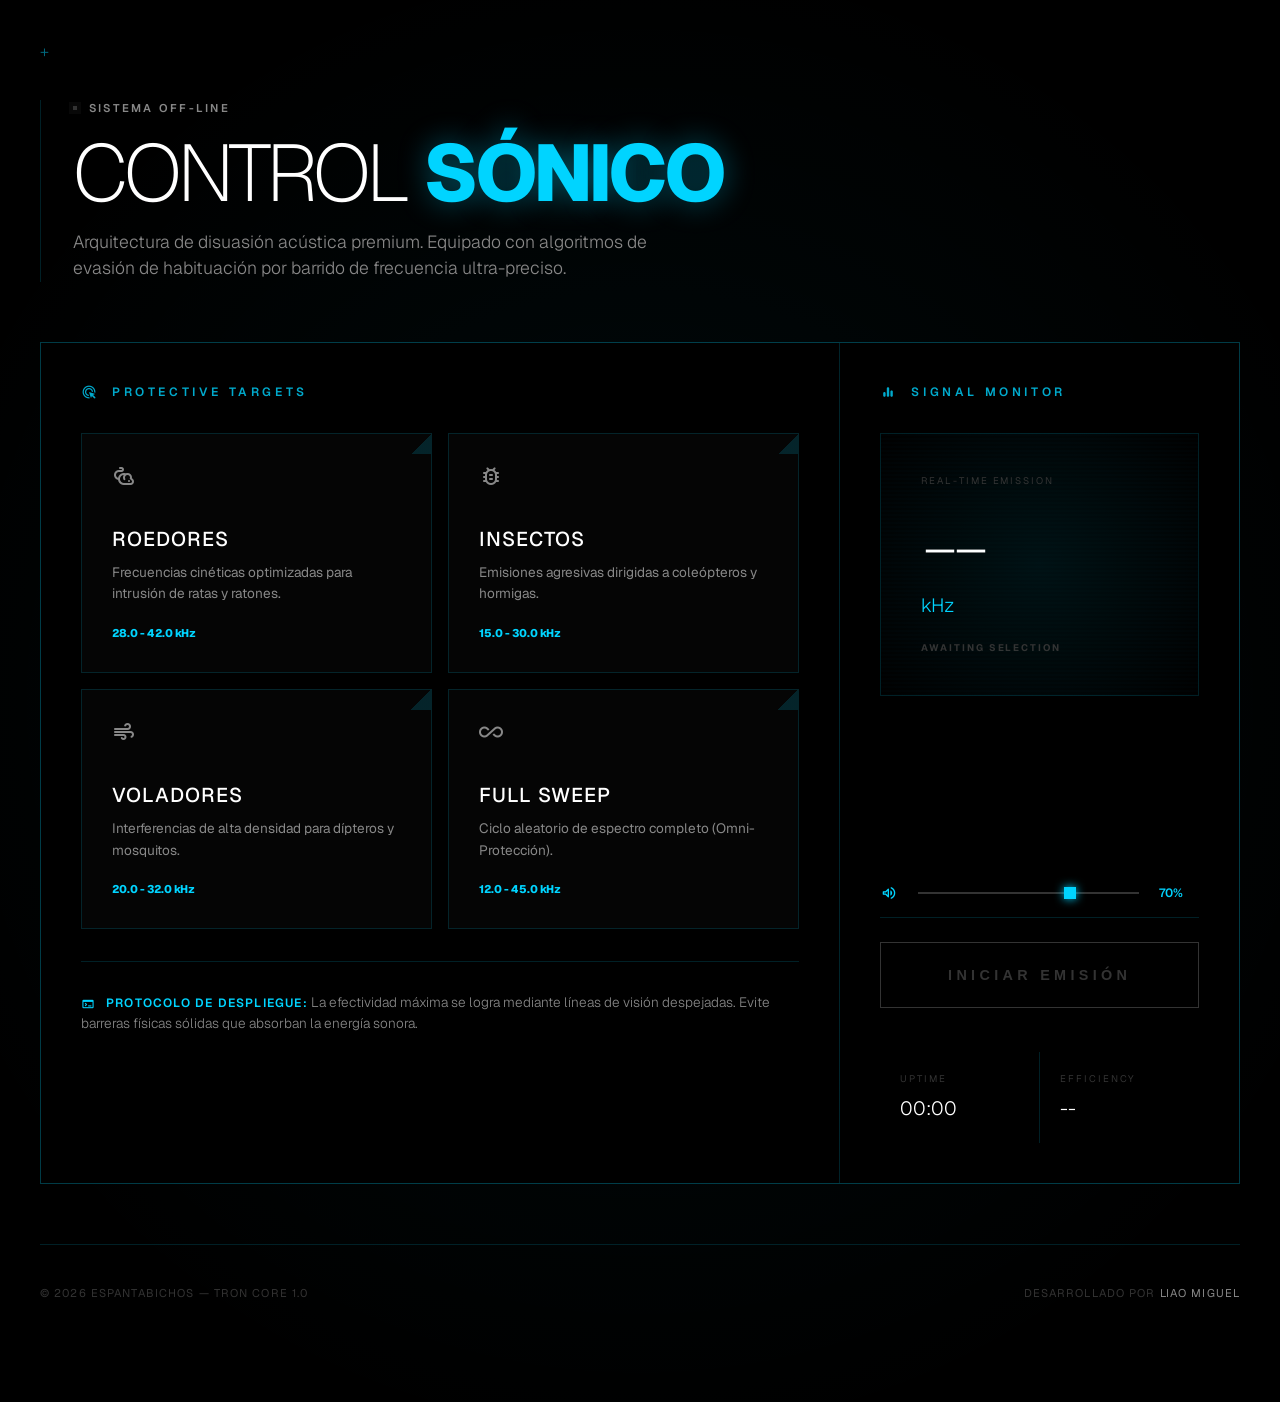
==== commit fb6fd479: "Revertir: Eliminar logo SVG personalizado a petición del usuario" ====
--- a/index.html
+++ b/index.html
@@ -5,8 +5,7 @@
     <meta name="viewport" content="width=device-width, initial-scale=1.0">
     <title>Espantabichos — Control Sónico de Plagas</title>
     
-    <!-- Iconos y Favicon -->
-    <link rel="icon" type="image/svg+xml" href="assets/logo.svg">
+    <!-- Iconos -->
     <link rel="stylesheet" href="https://fonts.googleapis.com/css2?family=Material+Symbols+Rounded:opsz,wght,FILL,GRAD@24,400,0,0" />
     
     <!-- Estilos del Proyecto -->
@@ -16,9 +15,6 @@
 
 <div class="layout">
     <header class="hero">
-        <div class="logo-wrap">
-            <img src="assets/logo.svg" alt="Espantabichos Logo" class="main-logo">
-        </div>
         <div class="status-badge" id="statusBadge">
             <span class="status-dot"></span>
             <span id="statusText">SISTEMA OFF-LINE</span>
--- a/css/style.css
+++ b/css/style.css
@@ -84,16 +84,6 @@
     padding-left: 32px;
 }
 
-.logo-wrap {
-    margin-bottom: 20px;
-}
-
-.main-logo {
-    width: 60px;
-    height: 60px;
-    filter: drop-shadow(0 0 10px var(--primary-glow));
-}
-
 @media (max-width: 768px) {
     .hero {
         padding-left: 20px;
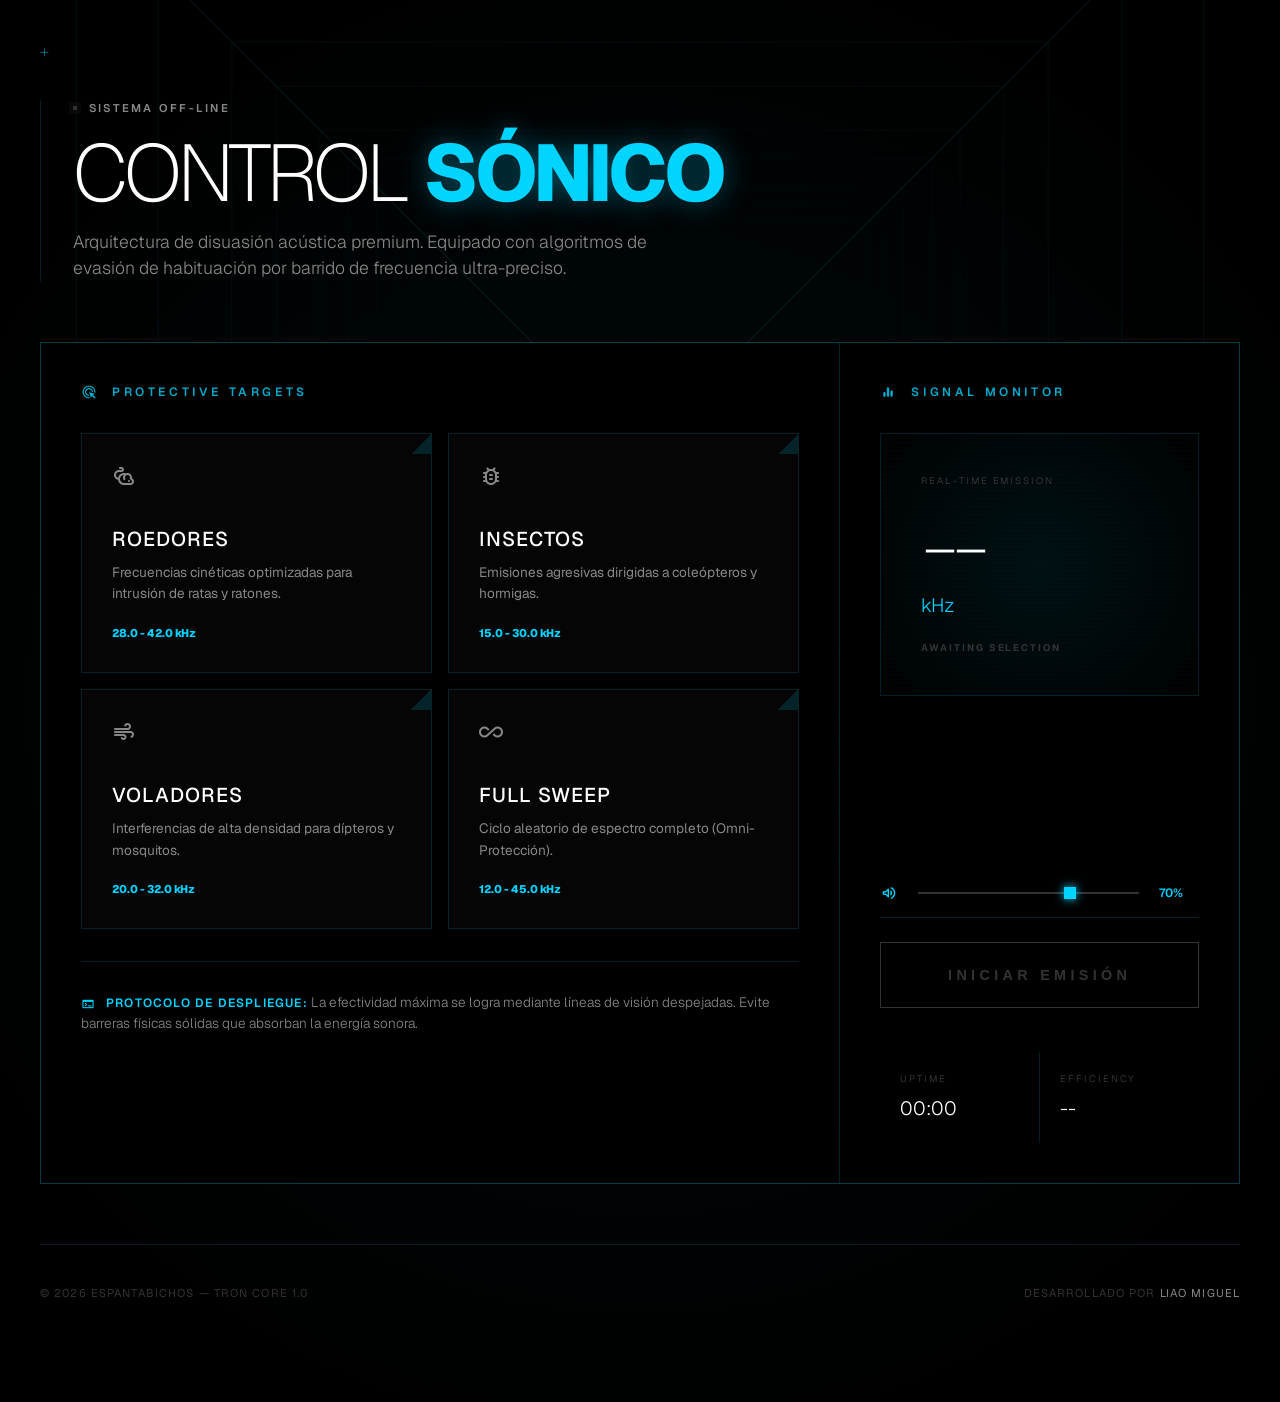
==== commit 166f75f5: "Efectos: Implementar fondo de túnel 3D interactivo con velocidad dinámica" ====
--- a/index.html
+++ b/index.html
@@ -12,6 +12,8 @@
     <link rel="stylesheet" href="css/style.css">
 </head>
 <body>
+
+<canvas id="bg-canvas"></canvas>
 
 <div class="layout">
     <header class="hero">
--- a/css/style.css
+++ b/css/style.css
@@ -27,6 +27,7 @@
     line-height: 1.5;
     overflow-x: hidden;
     -webkit-font-smoothing: antialiased;
+    position: relative;
     
     /* Grid Pattern */
     background-image: 
@@ -34,6 +35,17 @@
         linear-gradient(var(--text-dim) 0.5px, transparent 0.5px),
         linear-gradient(90deg, var(--text-dim) 0.5px, transparent 0.5px);
     background-size: 100% 100%, var(--grid-size) var(--grid-size), var(--grid-size) var(--grid-size);
+}
+
+#bg-canvas {
+    position: fixed;
+    top: 0;
+    left: 0;
+    width: 100vw;
+    height: 100vh;
+    z-index: -2;
+    opacity: 0.15;
+    pointer-events: none;
 }
 
 /* Background Ornament: Dots */
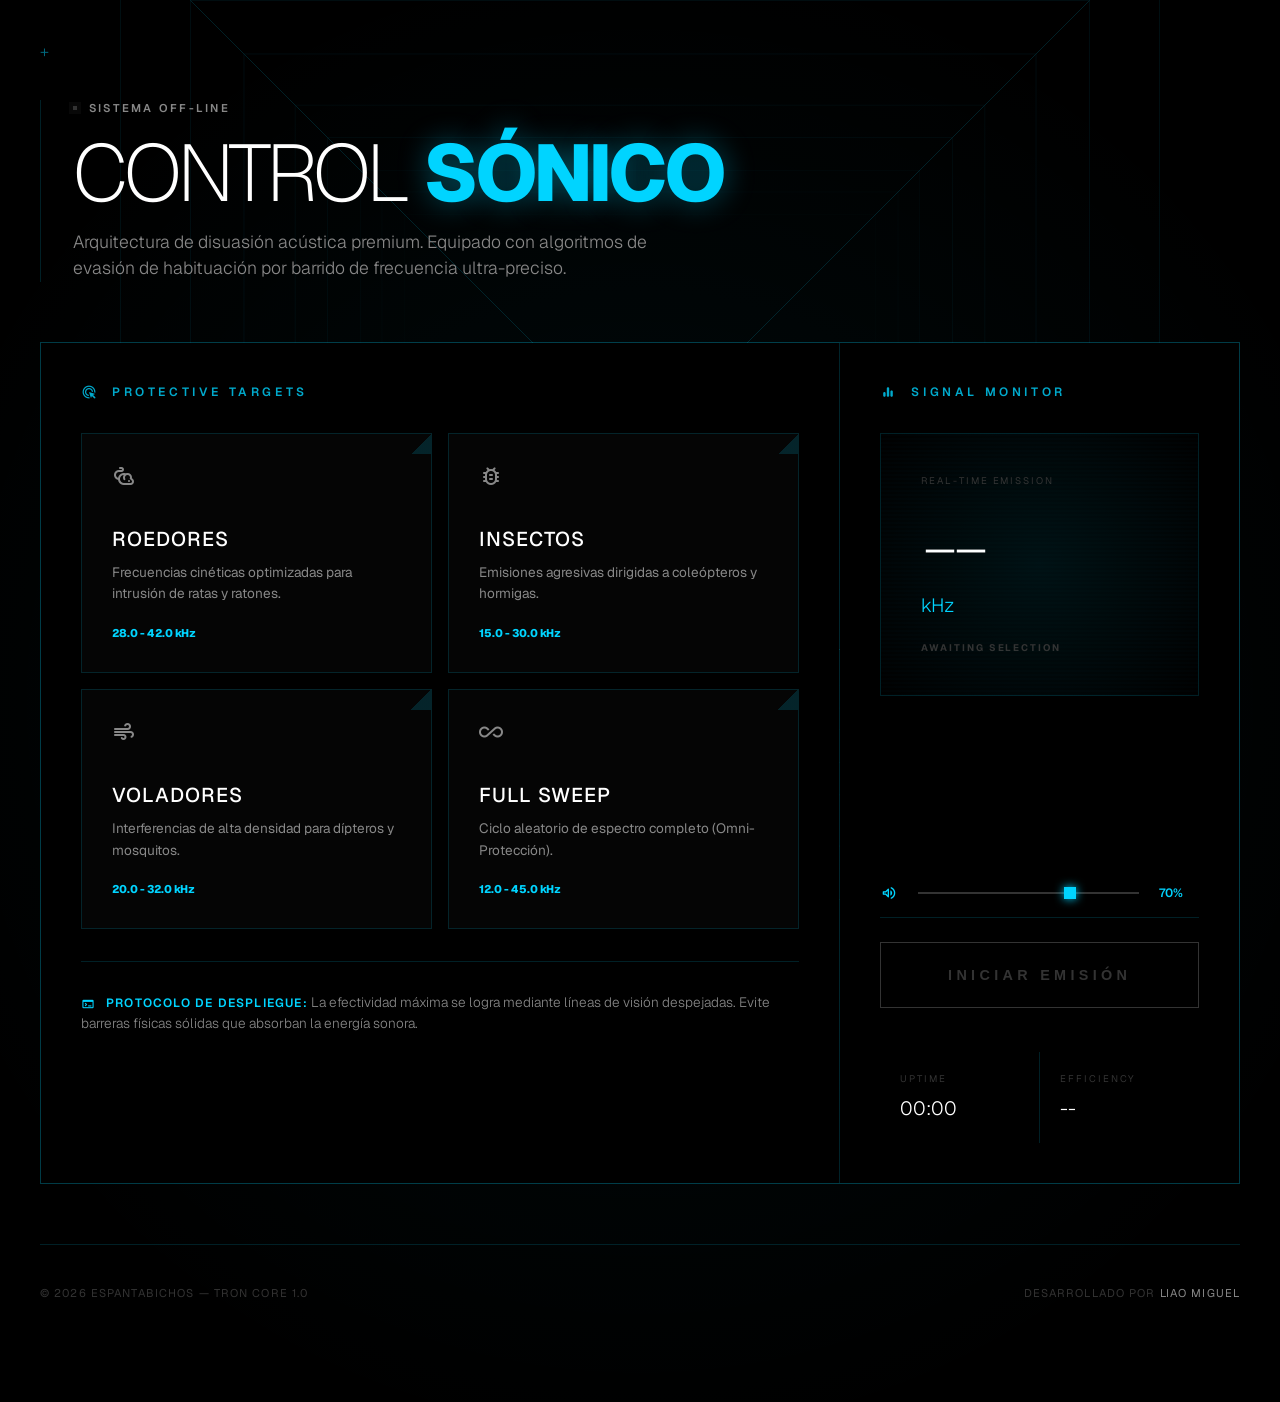
==== commit d5d53470: "feat: implement PWA support with service worker, manifest, and app icons" ====
--- a/index.html
+++ b/index.html
@@ -10,6 +10,11 @@
     
     <!-- Estilos del Proyecto -->
     <link rel="stylesheet" href="css/style.css">
+    
+    <!-- PWA -->
+    <link rel="manifest" href="manifest.webmanifest">
+    <meta name="theme-color" content="#00f2ff">
+    <link rel="apple-touch-icon" href="assets/icon-192.png">
 </head>
 <body>
 
@@ -137,5 +142,15 @@
 <!-- Lógica del Proyecto -->
 <script src="js/script.js"></script>
 
+<script>
+    if ('serviceWorker' in navigator) {
+        window.addEventListener('load', () => {
+            navigator.serviceWorker.register('./sw.js')
+                .then(reg => console.log('SW registrado', reg))
+                .catch(err => console.error('Error al registrar SW', err));
+        });
+    }
+</script>
+
 </body>
 </html>
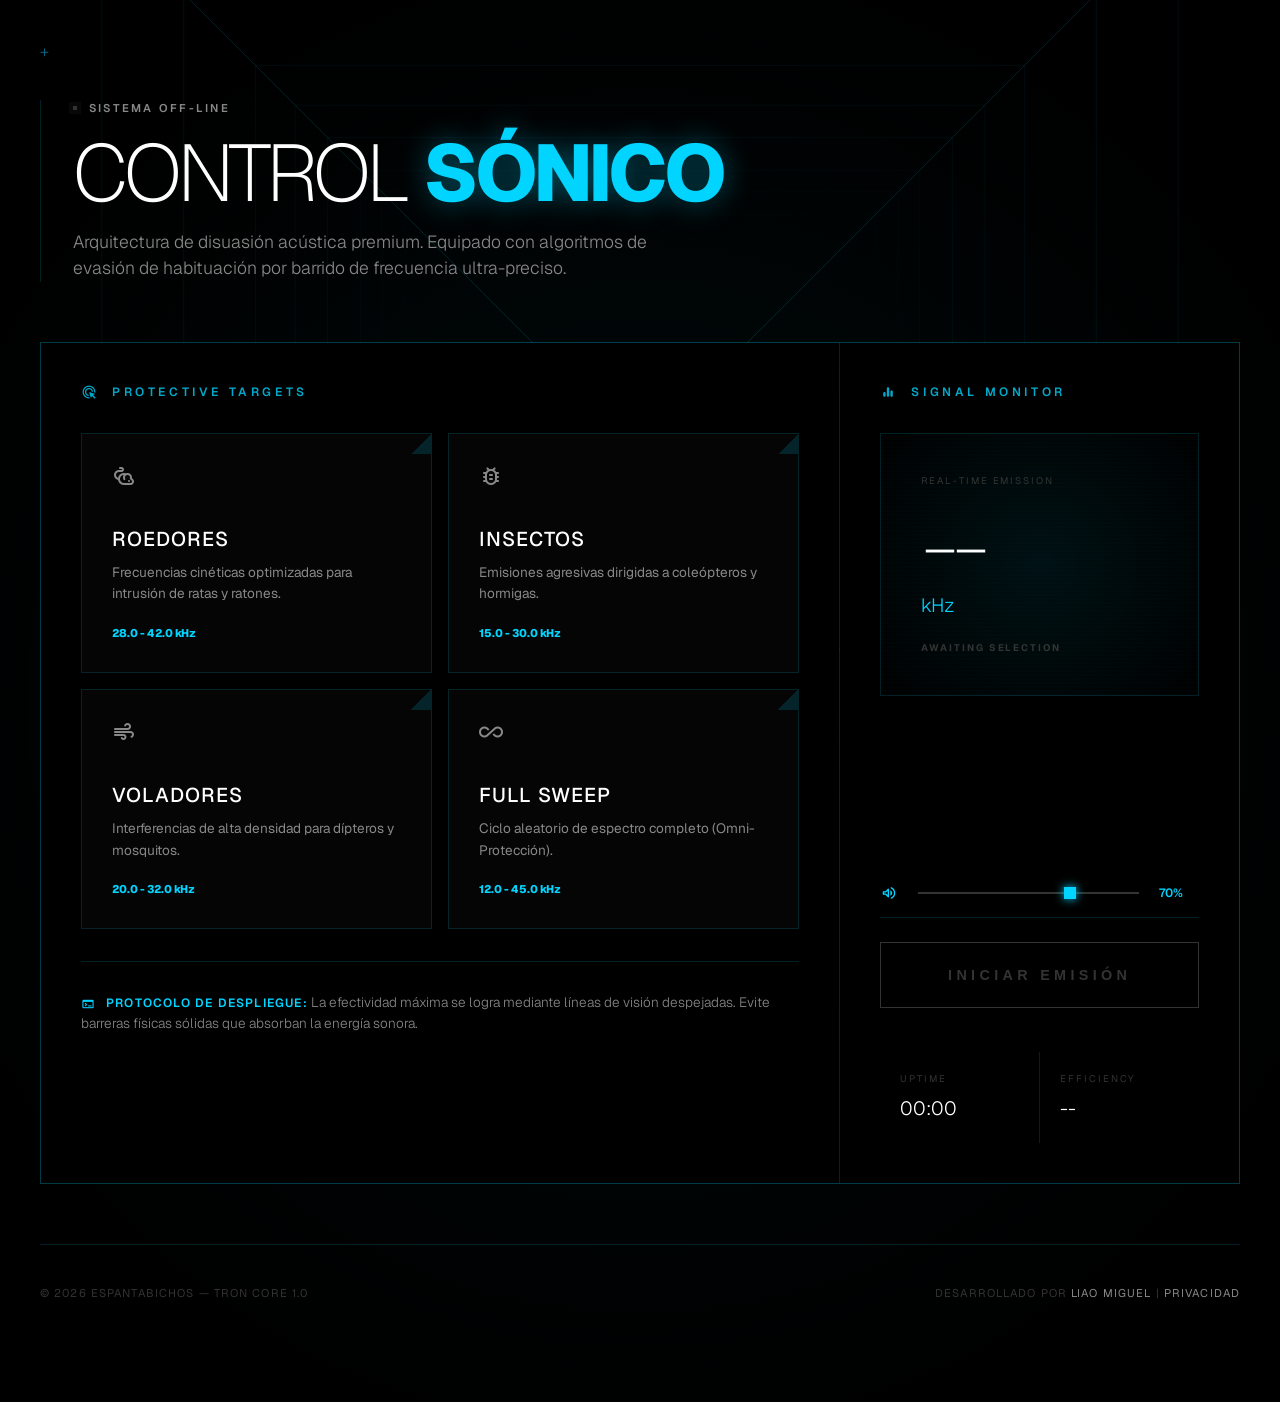
==== commit edfd6f50: "feat: add privacy policy page and link it in the footer" ====
--- a/index.html
+++ b/index.html
@@ -135,7 +135,7 @@
 
     <footer>
         <div>&copy; 2026 Espantabichos — TRON CORE 1.0</div>
-        <div>Desarrollado por <a href="https://liao.com.ar">Liao Miguel</a></div>
+        <div>Desarrollado por <a href="https://liao.com.ar">Liao Miguel</a> | <a href="privacy.html">Privacidad</a></div>
     </footer>
 </div>
 
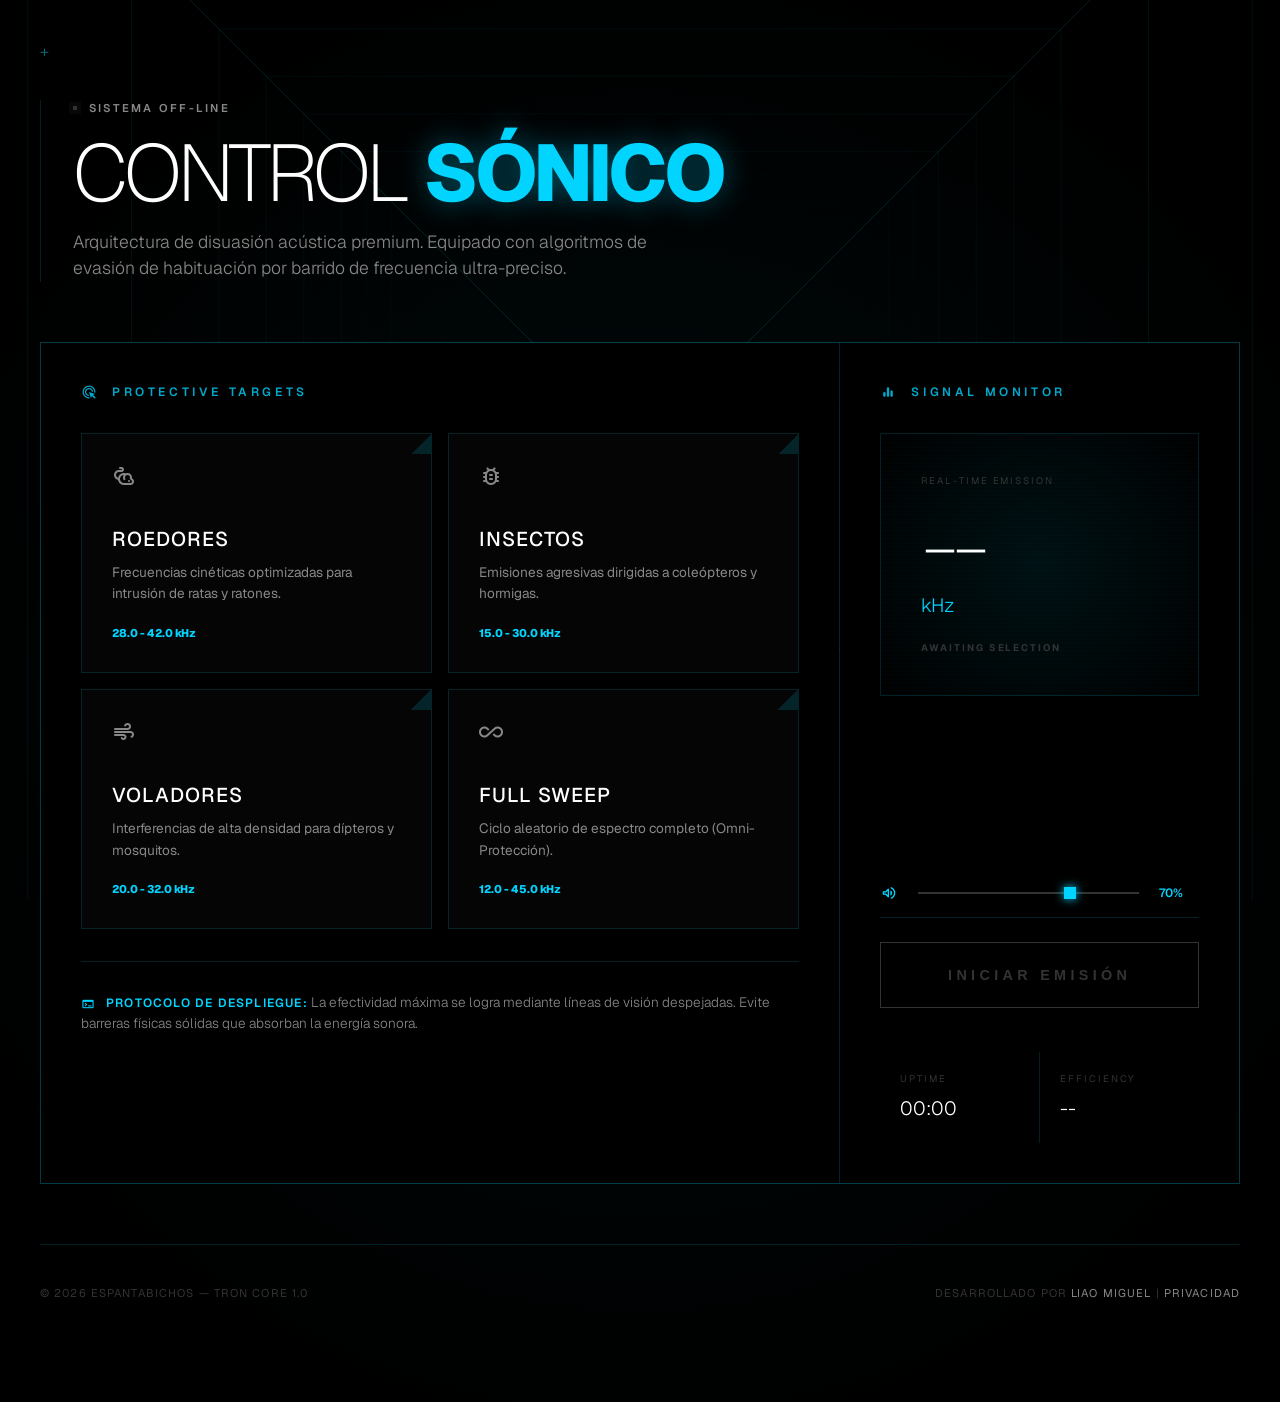
==== commit a9b230a6: "feat: add PWA manifest, browser configuration, and comprehensive icon set for cross-platform support" ====
--- a/index.html
+++ b/index.html
@@ -11,10 +11,25 @@
     <!-- Estilos del Proyecto -->
     <link rel="stylesheet" href="css/style.css">
     
-    <!-- PWA -->
+    <!-- PWA e Iconos de Compatibilidad -->
+    <link rel="apple-touch-icon" sizes="57x57" href="apple-icon-57x57.png">
+    <link rel="apple-touch-icon" sizes="60x60" href="apple-icon-60x60.png">
+    <link rel="apple-touch-icon" sizes="72x72" href="apple-icon-72x72.png">
+    <link rel="apple-touch-icon" sizes="76x76" href="apple-icon-76x76.png">
+    <link rel="apple-touch-icon" sizes="114x114" href="apple-icon-114x114.png">
+    <link rel="apple-touch-icon" sizes="120x120" href="apple-icon-120x120.png">
+    <link rel="apple-touch-icon" sizes="144x144" href="apple-icon-144x144.png">
+    <link rel="apple-touch-icon" sizes="152x152" href="apple-icon-152x152.png">
+    <link rel="apple-touch-icon" sizes="180x180" href="apple-icon-180x180.png">
+    <link rel="icon" type="image/png" sizes="192x192"  href="android-icon-192x192.png">
+    <link rel="icon" type="image/png" sizes="32x32" href="favicon-32x32.png">
+    <link rel="icon" type="image/png" sizes="96x96" href="favicon-96x96.png">
+    <link rel="icon" type="image/png" sizes="16x16" href="favicon-16x16.png">
+    
     <link rel="manifest" href="manifest.webmanifest">
+    <meta name="msapplication-TileColor" content="#050a0f">
+    <meta name="msapplication-TileImage" content="ms-icon-144x144.png">
     <meta name="theme-color" content="#00f2ff">
-    <link rel="apple-touch-icon" href="assets/icon-192.png">
 </head>
 <body>
 
